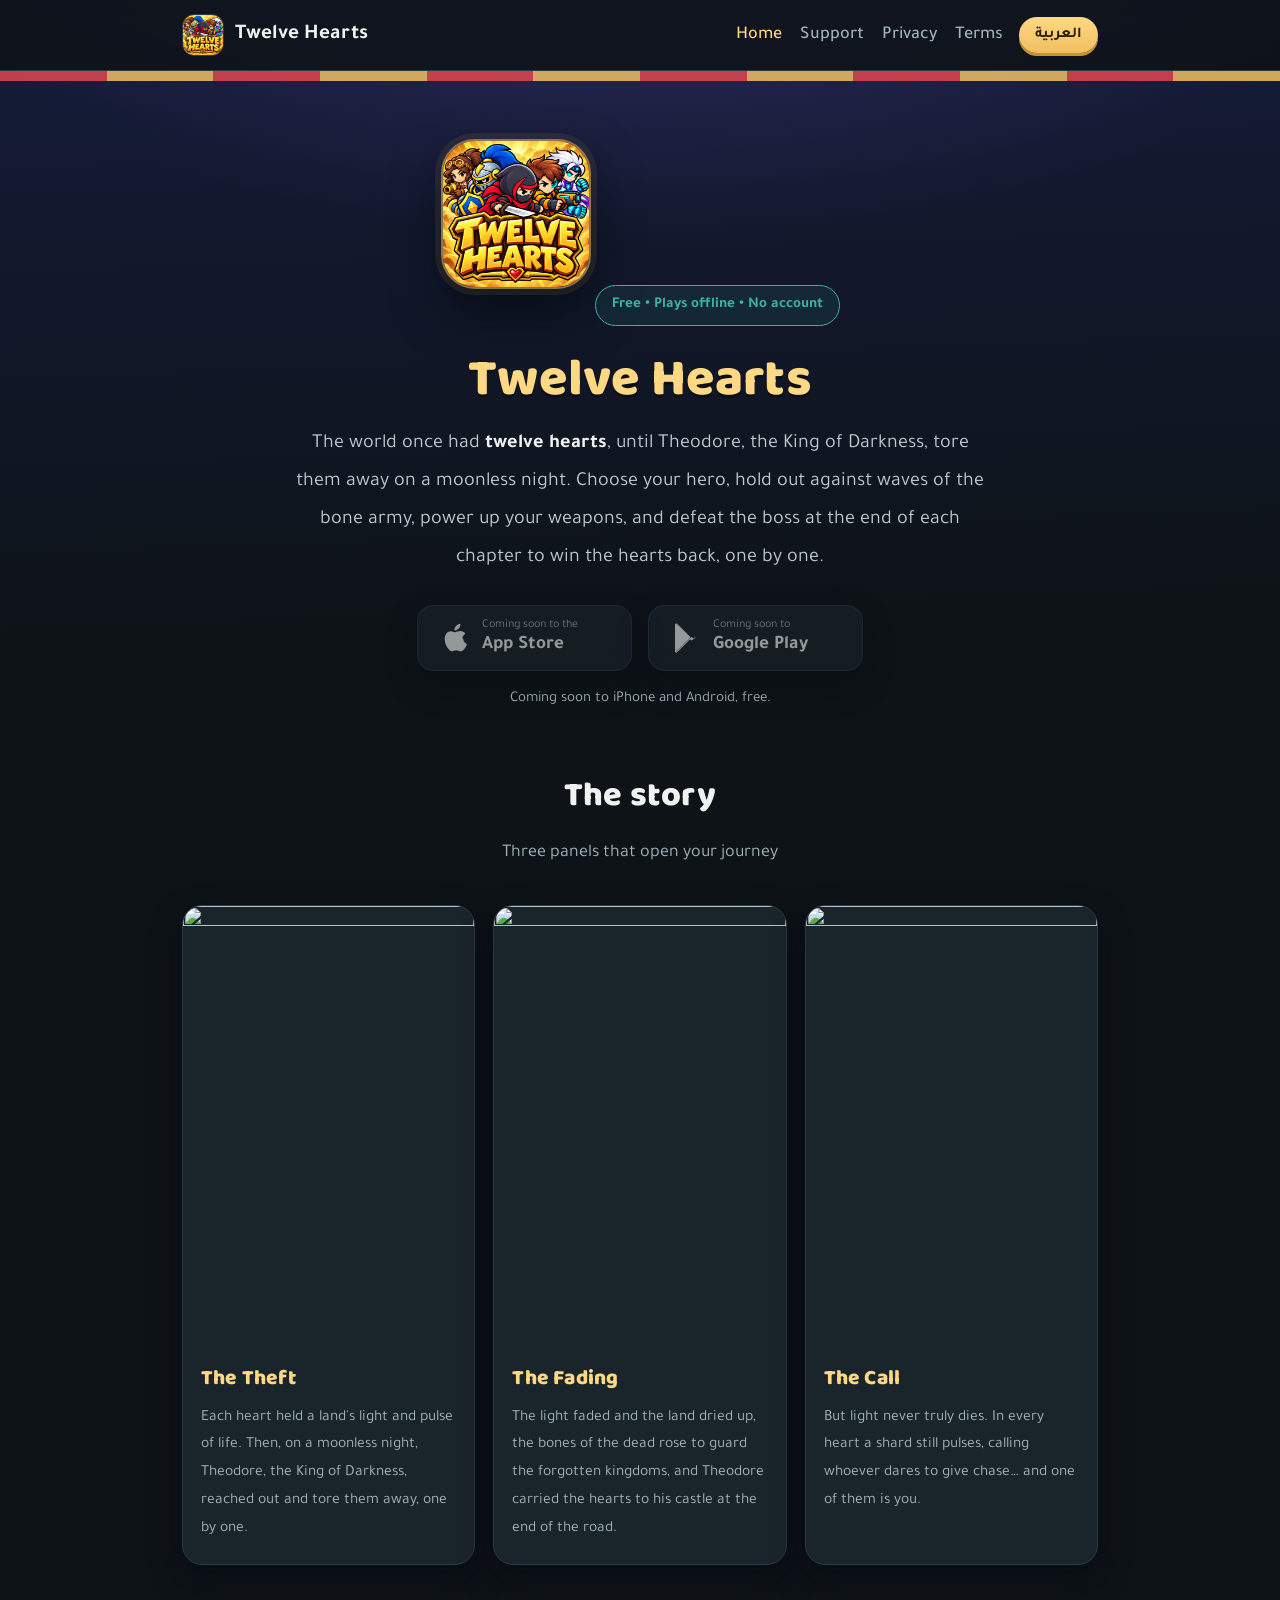
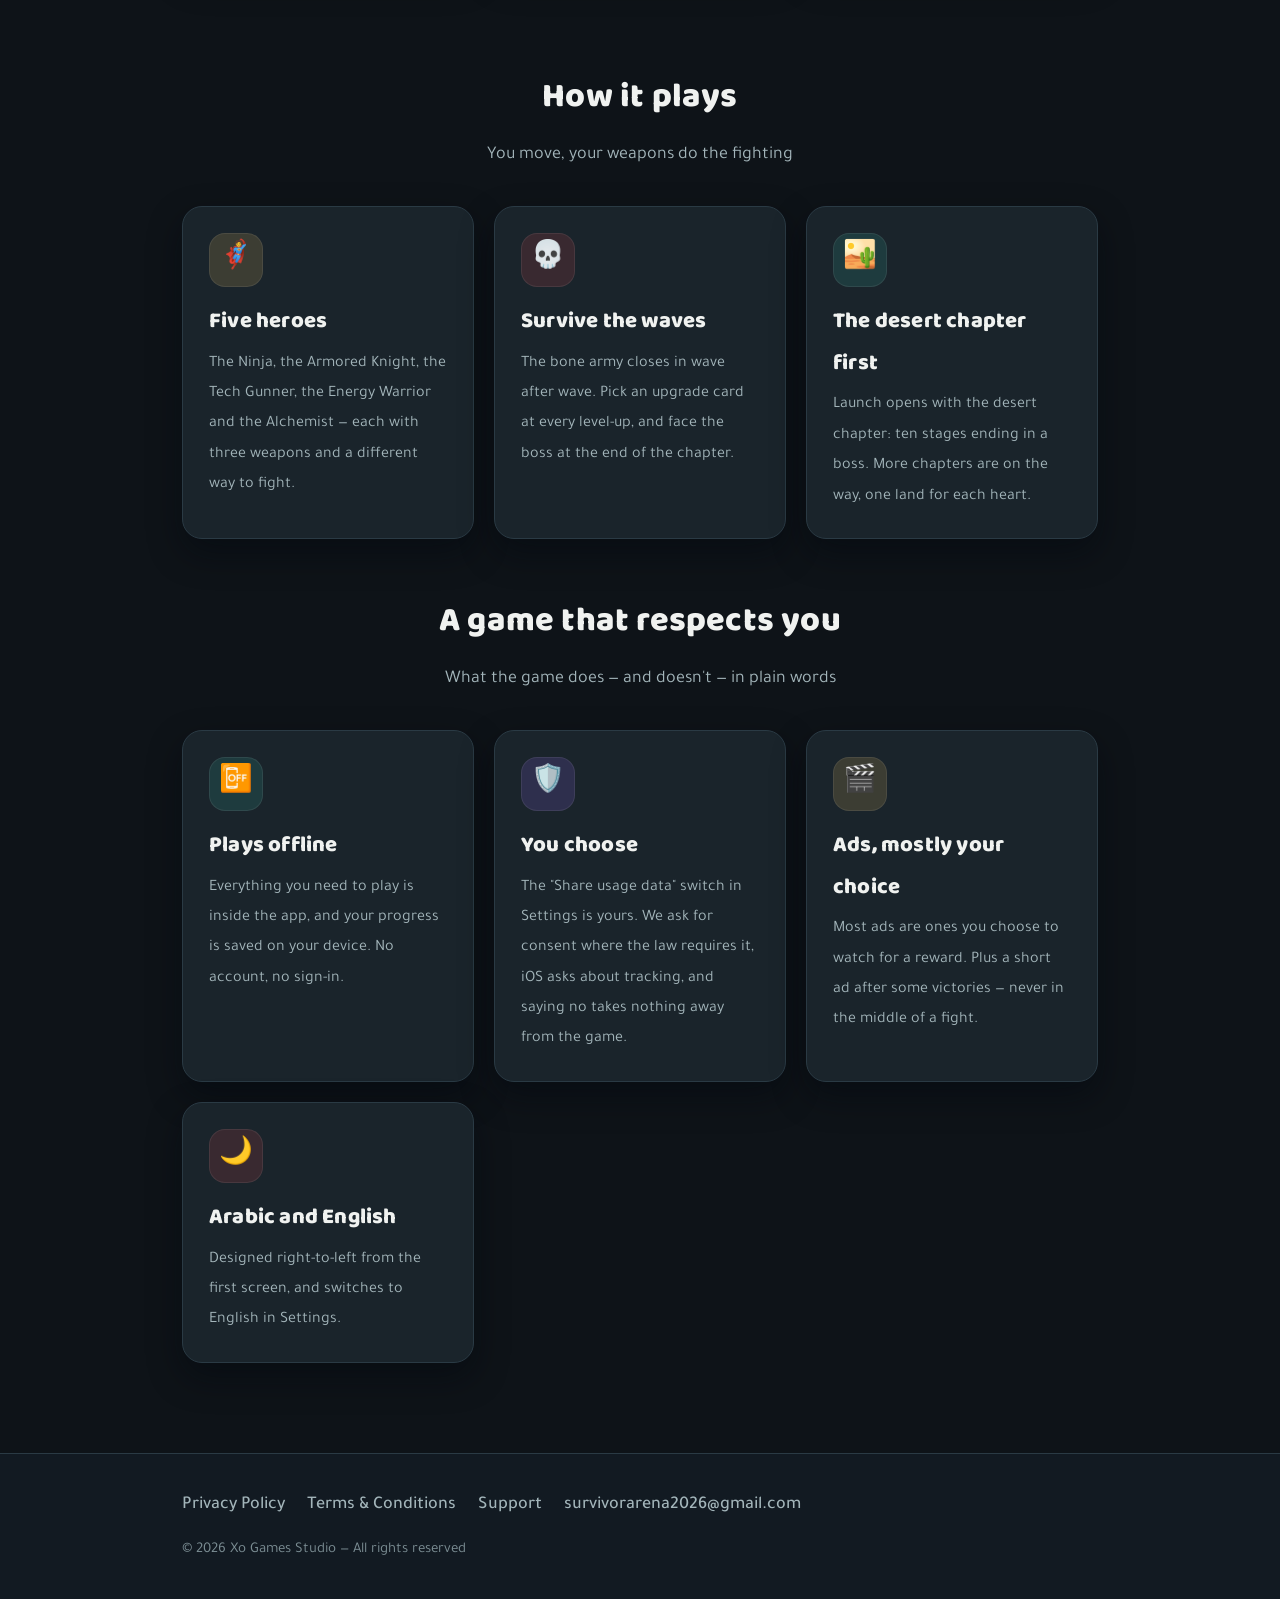
==== twelve-hearts/index.html @ 0013345e "Add the Twelve Hearts pages: home, support, privacy, terms" ====
<!DOCTYPE html>
<html lang="ar" dir="rtl" data-lang="ar">
<head>
<meta charset="UTF-8">
<meta name="viewport" content="width=device-width, initial-scale=1.0">
<title>Twelve Hearts — Xo Games Studio</title>
<meta name="description" content="Twelve Hearts: choose a hero and win back the twelve hearts Theodore, the King of Darkness, stole. A survival action game for iOS and Android in Arabic and English.">
<meta property="og:title" content="Twelve Hearts">
<meta property="og:description" content="Choose a hero and win back the twelve hearts the King of Darkness stole.">
<meta property="og:image" content="https://xogamesstudio.com/twelve-hearts/app-icon.png">
<link rel="icon" type="image/png" href="app-icon.png">
<link rel="preconnect" href="https://fonts.googleapis.com">
<link rel="preconnect" href="https://fonts.gstatic.com" crossorigin>
<link href="https://fonts.googleapis.com/css2?family=Baloo+2:wght@600;800&family=Lalezar&family=Tajawal:wght@400;500;700&display=swap" rel="stylesheet">
<link rel="stylesheet" href="style.css">
<script src="lang.js"></script>
</head>
<body>

<header class="site">
  <div class="container">
    <a class="brand" href="index.html"><img class="logo" src="app-icon.png" alt="">Twelve Hearts</a>
    <nav class="site">
      <a href="index.html" aria-current="page"><span class="ar">الرئيسية</span><span class="en">Home</span></a>
      <a href="support.html"><span class="ar">الدعم</span><span class="en">Support</span></a>
      <a href="privacy.html"><span class="ar">الخصوصية</span><span class="en">Privacy</span></a>
      <a href="terms.html"><span class="ar">الشروط</span><span class="en">Terms</span></a>
      <button class="langbtn" onclick="toggleLang()"><span class="ar">English</span><span class="en">العربية</span></button>
    </nav>
  </div>
</header>
<div class="ribbon"></div>

<main>
  <section class="hero container">
    <img class="appicon" src="app-icon.png" alt="Twelve Hearts">
    <span class="badge-pill"><span class="ar">مجانية • تُلعب بلا إنترنت • بلا حساب</span><span class="en">Free • Plays offline • No account</span></span>
    <h1>Twelve Hearts</h1>
    <p class="tag"><span class="ar">كان للعالم <strong>اثنا عشر قلباً</strong>، حتى انتزعها ثيودور ملك الظلام في ليلة بلا قمر. اختر بطلك، واصمد أمام موجات جيش العظام، وطوّر أسلحتك، واهزم الزعيم في آخر كل فصل لتستعيد القلوب واحداً تلو الآخر.</span><span class="en">The world once had <strong>twelve hearts</strong>, until Theodore, the King of Darkness, tore them away on a moonless night. Choose your hero, hold out against waves of the bone army, power up your weapons, and defeat the boss at the end of each chapter to win the hearts back, one by one.</span></p>
    <div class="stores">
      <span class="store-btn soon">
        <svg viewBox="0 0 384 512" aria-hidden="true"><path d="M318.7 268.7c-.2-37 16.6-64.9 50.5-85.4-19-27.2-47.6-42.2-85.3-45.1-35.8-2.8-74.9 20.9-89.2 20.9-15.1 0-49.7-19.9-76.9-19.9C71.2 139.8 16 184.1 16 273.5c0 26.4 4.8 53.7 14.5 81.8 12.9 36.9 59.4 127.5 107.9 126 25.4-.6 43.3-18 76.3-18 32.1 0 48.7 18 76.9 18 49-.7 91-83 103.2-120-65.5-30.9-62-90.6-62-90.6zM258.1 90.3c30-35.6 27.3-68 26.4-79.6-26.6 1.5-57.3 18.1-74.7 38.5-19.2 21.8-30.5 48.7-28.1 78.1 28.8 2.2 54.9-12.7 76.4-37z"/></svg>
        <span class="t"><small><span class="ar">قريباً على</span><span class="en">Coming soon to the</span></small><b>App Store</b></span>
      </span>
      <span class="store-btn soon">
        <svg viewBox="0 0 512 512" aria-hidden="true"><path d="M325.3 234.3 104.6 13.6c-7-7-17-9-26-5l245.7 245.7 1-19.7zm79.1 36.9-58.6-33.8-30 30 30 30 58.6-33.8c14.8-8.5 14.8-29.9 0-37.4zM73.6 8.6c-3.4 3.6-5.6 8.9-5.6 15.8v463.2c0 6.9 2.2 12.2 5.6 15.8l253.9-253.9L73.6 8.6zM78.6 503.4c9 4 19 2 26-5l220.7-220.7-1-19.7L78.6 503.4z"/></svg>
        <span class="t"><small><span class="ar">قريباً على</span><span class="en">Coming soon to</span></small><b>Google Play</b></span>
      </span>
    </div>
    <p class="soon-note"><span class="ar">تصل قريباً إلى iPhone وأندرويد، مجاناً.</span><span class="en">Coming soon to iPhone and Android, free.</span></p>
  </section>

  <section class="section" style="padding-top:10px"><div class="container">
    <h2><span class="ar">الحكاية</span><span class="en">The story</span></h2>
    <p class="sub"><span class="ar">ثلاث لوحات تفتتح بها رحلتك</span><span class="en">Three panels that open your journey</span></p>
    <div class="story">
      <figure><img src="art/story-1.jpg" alt="" loading="lazy" width="600" height="900">
        <figcaption><h3><span class="ar">السرقة</span><span class="en">The Theft</span></h3>
        <p><span class="ar">في كل قلب نور أرض ونبض حياة. وفي ليلة بلا قمر مدّ ثيودور، ملك الظلام، يده وانتزعها واحداً تلو الآخر.</span><span class="en">Each heart held a land's light and pulse of life. Then, on a moonless night, Theodore, the King of Darkness, reached out and tore them away, one by one.</span></p></figcaption></figure>
      <figure><img src="art/story-2.jpg" alt="" loading="lazy" width="600" height="900">
        <figcaption><h3><span class="ar">الأفول</span><span class="en">The Fading</span></h3>
        <p><span class="ar">خبا النور وجفّت الأرض، وقامت عظام الموتى تحرس الممالك المنسية، وحمل ثيودور القلوب إلى قلعته في آخر الطريق.</span><span class="en">The light faded and the land dried up, the bones of the dead rose to guard the forgotten kingdoms, and Theodore carried the hearts to his castle at the end of the road.</span></p></figcaption></figure>
      <figure><img src="art/story-3.jpg" alt="" loading="lazy" width="600" height="900">
        <figcaption><h3><span class="ar">النداء</span><span class="en">The Call</span></h3>
        <p><span class="ar">لكن النور لا يموت تماماً. في كل قلب بقيت شظية تنبض، تنادي من يجرؤ على المطاردة… وواحد منهم أنت.</span><span class="en">But light never truly dies. In every heart a shard still pulses, calling whoever dares to give chase… and one of them is you.</span></p></figcaption></figure>
    </div>
  </div></section>

  <section class="section"><div class="container">
    <h2><span class="ar">كيف تُلعب</span><span class="en">How it plays</span></h2>
    <p class="sub"><span class="ar">تحرّك، وأسلحتك تتولّى القتال</span><span class="en">You move, your weapons do the fighting</span></p>
    <div class="grid">
      <div class="feat">
        <div class="ic" style="background:rgba(240,191,97,.16)">🦸</div>
        <h3><span class="ar">خمسة أبطال</span><span class="en">Five heroes</span></h3>
        <p><span class="ar">النينجا، والفارس المدرّع، والمسلّح التقني، ومحارب الطاقة، والخيميائي — لكلّ منهم ثلاثة أسلحة وأسلوب قتال مختلف.</span><span class="en">The Ninja, the Armored Knight, the Tech Gunner, the Energy Warrior and the Alchemist — each with three weapons and a different way to fight.</span></p>
      </div>
      <div class="feat">
        <div class="ic" style="background:rgba(224,70,78,.16)">💀</div>
        <h3><span class="ar">اصمد أمام الموجات</span><span class="en">Survive the waves</span></h3>
        <p><span class="ar">جيش العظام يزحف عليك موجة بعد موجة. اختر بطاقة ترقية في كل مستوى، وواجه الزعيم في نهاية الفصل.</span><span class="en">The bone army closes in wave after wave. Pick an upgrade card at every level-up, and face the boss at the end of the chapter.</span></p>
      </div>
      <div class="feat">
        <div class="ic" style="background:rgba(59,179,163,.16)">🏜️</div>
        <h3><span class="ar">فصل الصحراء أولاً</span><span class="en">The desert chapter first</span></h3>
        <p><span class="ar">يبدأ الإطلاق بفصل الصحراء: عشر مراحل تنتهي بزعيم. وفصول أخرى في الطريق، لكلّ قلب أرضه.</span><span class="en">Launch opens with the desert chapter: ten stages ending in a boss. More chapters are on the way, one land for each heart.</span></p>
      </div>
    </div>
  </div></section>

  <section class="section" style="padding-top:0"><div class="container">
    <h2><span class="ar">لعبة تحترمك</span><span class="en">A game that respects you</span></h2>
    <p class="sub"><span class="ar">ما تفعله اللعبة وما لا تفعله، بوضوح</span><span class="en">What the game does — and doesn't — in plain words</span></p>
    <div class="grid">
      <div class="feat">
        <div class="ic" style="background:rgba(59,179,163,.16)">📴</div>
        <h3><span class="ar">تُلعب بلا إنترنت</span><span class="en">Plays offline</span></h3>
        <p><span class="ar">كل ما تحتاجه للّعب داخل التطبيق، وتقدّمك محفوظ على جهازك. لا حساب ولا تسجيل دخول.</span><span class="en">Everything you need to play is inside the app, and your progress is saved on your device. No account, no sign-in.</span></p>
      </div>
      <div class="feat">
        <div class="ic" style="background:rgba(155,107,255,.16)">🛡️</div>
        <h3><span class="ar">أنت تختار</span><span class="en">You choose</span></h3>
        <p><span class="ar">مفتاح «مشاركة بيانات الاستخدام» في الإعدادات بيدك. نسألك عن الموافقة حيث يفرضها القانون، ويسألك iOS عن التتبّع، والرفض لا يُنقص من اللعبة شيئاً.</span><span class="en">The "Share usage data" switch in Settings is yours. We ask for consent where the law requires it, iOS asks about tracking, and saying no takes nothing away from the game.</span></p>
      </div>
      <div class="feat">
        <div class="ic" style="background:rgba(240,191,97,.16)">🎬</div>
        <h3><span class="ar">إعلانات باختيارك غالباً</span><span class="en">Ads, mostly your choice</span></h3>
        <p><span class="ar">أغلب الإعلانات تشاهدها أنت مقابل مكافأة. وإعلان قصير بعد بعض الانتصارات، لا أثناء القتال أبداً.</span><span class="en">Most ads are ones you choose to watch for a reward. Plus a short ad after some victories — never in the middle of a fight.</span></p>
      </div>
      <div class="feat">
        <div class="ic" style="background:rgba(224,70,78,.16)">🌙</div>
        <h3><span class="ar">بالعربية والإنجليزية</span><span class="en">Arabic and English</span></h3>
        <p><span class="ar">صُمّمت من اليمين إلى اليسار من أوّل شاشة، وتتبدّل إلى الإنجليزية من الإعدادات.</span><span class="en">Designed right-to-left from the first screen, and switches to English in Settings.</span></p>
      </div>
    </div>
  </div></section>
</main>

<footer class="site">
  <div class="container">
    <nav>
      <a href="privacy.html"><span class="ar">سياسة الخصوصية</span><span class="en">Privacy Policy</span></a>
      <a href="terms.html"><span class="ar">الشروط والأحكام</span><span class="en">Terms &amp; Conditions</span></a>
      <a href="support.html"><span class="ar">الدعم</span><span class="en">Support</span></a>
      <a href="mailto:survivorarena2026@gmail.com" dir="ltr">survivorarena2026@gmail.com</a>
    </nav>
    <span class="cp">© 2026 Xo Games Studio — <span class="ar">جميع الحقوق محفوظة</span><span class="en">All rights reserved</span></span>
  </div>
</footer>

</body>
</html>
---- twelve-hearts/style.css ----
/* "Twelve Hearts / اثنا عشر قلباً" — the game's night sky over the floating island (bilingual AR/EN).
   Palette follows the game: V1 Bg/Card/Ink/Muted/Gold/Accent, the icon's gold lettering and the heart's red. */
:root{
  --bg-top:#141C3A;   --bg-bottom:#0E1318; --surface:#121A22;
  --card:#1A242B;     --card-2:#17212A;
  --ink:#F0F2F0;      --body:#DCE3E4;      --sub:#BCCACE;
  --muted:#A3B5BA;    --dim:#7C8E94;
  --gold:#F0BF61;     --gold-lite:#FFD884; --gold-deep:#C9922F; --on-gold:#2A1B05;
  --heart:#E0464E;    --heart-lite:#FF6B72;
  --teal:#3BB3A3;     --violet:#9B6BFF;
  --line:#2A3A44;
  --shadow:0 14px 34px rgba(3,6,14,.45);
  --radius:20px;
}
*{box-sizing:border-box;margin:0;padding:0}
html{scroll-behavior:smooth;background:var(--bg-bottom)}
body{
  font-family:'Tajawal','IBM Plex Sans Arabic',system-ui,'Segoe UI',Tahoma,sans-serif;
  background:radial-gradient(1100px 520px at 50% -120px,rgba(155,107,255,.22),transparent 70%),
             linear-gradient(178deg,var(--bg-top) 0%,var(--bg-bottom) 640px) no-repeat,var(--bg-bottom);
  color:var(--body);
  line-height:1.9; font-size:18px;
}
h1,h2,h3{font-family:'Lalezar','Baloo Bhaijaan 2','Tajawal',sans-serif;font-weight:400;color:var(--ink);letter-spacing:.2px}
html[data-lang="en"] h1,html[data-lang="en"] h2,html[data-lang="en"] h3{font-family:'Baloo 2','Tajawal',sans-serif;font-weight:800}
a{color:var(--gold-lite);text-decoration:none}
a:hover{text-decoration:underline}
a:focus-visible,button:focus-visible,input:focus-visible,textarea:focus-visible,select:focus-visible{outline:2px solid var(--gold-lite);outline-offset:2px}
strong{color:var(--ink)}
.container{max-width:960px;margin:0 auto;padding:0 22px}

/* ── Header ── */
header.site{background:rgba(14,19,24,.88);position:sticky;top:0;z-index:10;border-bottom:1px solid var(--line);backdrop-filter:blur(8px)}
header.site .container{display:flex;align-items:center;justify-content:space-between;height:70px;gap:10px}
.brand{display:flex;align-items:center;gap:11px;font-size:21px;color:var(--ink);font-weight:700}
.brand:hover{text-decoration:none}
.brand img.logo{width:42px;height:42px;flex:0 0 auto;border-radius:12px;border:1px solid var(--line)}
nav.site{display:flex;align-items:center;flex-wrap:wrap}
nav.site a{color:var(--muted);margin-inline-start:18px;font-weight:500}
nav.site a:hover,nav.site a[aria-current="page"]{color:var(--gold-lite);text-decoration:none}
.langbtn{background:linear-gradient(180deg,var(--gold-lite),var(--gold));color:var(--on-gold);border:0;border-radius:999px;
  padding:7px 16px;font-family:inherit;font-weight:700;font-size:15px;cursor:pointer;margin-inline-start:16px;line-height:1.5;
  box-shadow:0 3px 0 var(--gold-deep);transition:transform .12s,box-shadow .12s}
.langbtn:hover{transform:translateY(1px);box-shadow:0 2px 0 var(--gold-deep)}

/* ── Twelve-heart ribbon under the header ── */
.ribbon{height:10px;background:
  repeating-linear-gradient(90deg,var(--heart) 0 8.333%,var(--gold) 8.333% 16.666%);opacity:.85}

/* ── Hero ── */
.hero{text-align:center;padding:58px 0 40px}
.hero .appicon{width:150px;height:150px;margin-bottom:18px;border-radius:34px;border:2px solid rgba(240,191,97,.55);
  box-shadow:0 0 0 6px rgba(240,191,97,.08),0 22px 48px rgba(3,6,14,.6)}
.hero h1{font-size:52px;line-height:1.3;margin-bottom:12px;color:var(--gold-lite);text-shadow:0 3px 0 rgba(0,0,0,.35)}
.hero .tag{font-size:20px;color:var(--sub);max-width:700px;margin:0 auto 28px}
.badge-pill{display:inline-block;background:rgba(59,179,163,.10);border:1px solid var(--teal);color:var(--teal);
  border-radius:999px;padding:5px 16px;font-weight:600;font-size:15px;margin-bottom:20px}

/* ── Store buttons (soon = not yet published) ── */
.stores{display:flex;gap:16px;justify-content:center;flex-wrap:wrap;margin-top:8px}
.store-btn{display:inline-flex;align-items:center;gap:12px;background:var(--card);color:var(--ink);border:1px solid var(--line);
  border-radius:16px;padding:12px 22px;min-width:215px;transition:transform .15s,border-color .15s;box-shadow:var(--shadow)}
.store-btn:hover{transform:translateY(-3px);text-decoration:none;color:var(--ink);border-color:var(--gold)}
.store-btn svg{width:30px;height:30px;flex:0 0 auto;fill:var(--ink)}
.store-btn .t{display:flex;flex-direction:column;text-align:start;line-height:1.3}
.store-btn .t small{font-size:12px;color:var(--muted);font-weight:400}
.store-btn .t b{font-size:19px;font-weight:700}
.store-btn.soon{opacity:.6;cursor:default}
.store-btn.soon:hover{transform:none;border-color:var(--line)}
.soon-note{color:var(--muted);font-size:15px;margin-top:14px}

/* ── Story panels ── */
.story{display:grid;grid-template-columns:repeat(3,minmax(0,1fr));gap:18px}
.story figure{margin:0;background:var(--card);border:1px solid var(--line);border-radius:var(--radius);overflow:hidden;box-shadow:var(--shadow)}
.story img{display:block;width:100%;height:auto;aspect-ratio:2/3;object-fit:cover}
.story figcaption{padding:16px 18px 20px}
.story figcaption h3{font-size:21px;color:var(--gold-lite);margin-bottom:6px}
.story figcaption p{color:var(--muted);font-size:15.5px;line-height:1.8}

/* ── Feature grid ── */
.section{padding:50px 0}
.section h2{font-size:34px;text-align:center;margin-bottom:8px}
.section .sub{text-align:center;color:var(--muted);margin-bottom:34px}
.grid{display:grid;grid-template-columns:repeat(auto-fit,minmax(250px,1fr));gap:20px}
.feat{background:var(--card);border:1px solid var(--line);border-radius:var(--radius);padding:26px;box-shadow:var(--shadow)}
.feat .ic{width:54px;height:54px;border-radius:16px;display:flex;align-items:center;justify-content:center;font-size:27px;
  margin-bottom:14px;border:1px solid rgba(240,242,240,.08)}
.feat h3{font-size:22px;margin-bottom:6px}
.feat p{color:var(--muted);font-size:16px}

/* ── Document pages (privacy / terms / support) ── */
.doc{background:var(--card);border:1px solid var(--line);border-radius:var(--radius);box-shadow:var(--shadow);padding:40px 38px;margin:34px 0}
.doc h1{font-size:38px;margin-bottom:6px;color:var(--gold-lite)}
.doc .updated{color:var(--muted);font-size:15px;margin-bottom:26px}
.doc h2{font-size:25px;color:var(--gold);margin:30px 0 10px}
.doc h2:nth-of-type(3n+2){color:var(--teal)}
.doc h2:nth-of-type(3n){color:var(--heart-lite)}
.doc h3{font-size:20px;color:var(--ink);margin:22px 0 8px}
.doc p,.doc li{color:var(--sub);margin-bottom:12px}
.doc ul,.doc ol{padding-inline-start:26px;margin-bottom:12px}
.doc li::marker{color:var(--gold)}
.doc .note{background:rgba(59,179,163,.08);border-inline-start:4px solid var(--teal);border-radius:12px;padding:14px 18px;margin:18px 0}
.doc .note p,.doc .note li{color:var(--body)}
.doc a{font-weight:600}
.doc table{width:100%;border-collapse:collapse;margin:8px 0 18px;font-size:15.5px}
.doc th,.doc td{border:1px solid var(--line);padding:10px 12px;text-align:start;vertical-align:top;color:var(--sub)}
.doc th{background:var(--card-2);color:var(--ink);font-weight:700}
.tablewrap{overflow-x:auto}

/* ── FAQ ── */
.faq{background:var(--card-2);border:1px solid var(--line);border-radius:16px;box-shadow:var(--shadow);padding:20px 24px;margin-bottom:14px}
.faq h3{font-size:20px;color:var(--gold-lite);margin-bottom:6px}
.faq p{color:var(--muted);font-size:16px;margin:0}

/* ── Contact card + form ── */
.contact{background:linear-gradient(135deg,rgba(240,191,97,.14),rgba(224,70,78,.08) 70%);border:1px solid var(--gold);
  color:var(--ink);border-radius:var(--radius);padding:30px;text-align:center;margin:24px 0}
.contact h2{color:var(--ink);margin-bottom:8px}
.contact p{color:var(--body);margin-bottom:6px}
.contact a{color:var(--gold-lite);font-weight:700;text-decoration:underline}
.formcard{background:var(--card);border:1px solid var(--line);border-radius:var(--radius);box-shadow:var(--shadow);padding:32px 34px;margin:24px 0}
.formcard h2{font-size:27px;margin-bottom:6px}
.formcard .sub{color:var(--muted);margin-bottom:22px;font-size:16px}
.formrow{display:grid;grid-template-columns:1fr 1fr;gap:16px}
.field{margin-bottom:16px}
.field label{display:block;font-weight:600;font-size:15px;margin-bottom:6px;color:var(--ink)}
.field input,.field select,.field textarea{width:100%;background:var(--surface);border:1px solid var(--line);border-radius:12px;
  padding:12px 14px;font-family:inherit;font-size:16px;color:var(--ink);transition:border-color .15s,box-shadow .15s}
.field input:focus,.field select:focus,.field textarea:focus{outline:none;border-color:var(--gold);box-shadow:0 0 0 3px rgba(240,191,97,.2)}
.field textarea{min-height:140px;resize:vertical}
.btn{display:inline-block;background:linear-gradient(180deg,var(--gold-lite),var(--gold));color:var(--on-gold);border:0;border-radius:999px;
  padding:13px 34px;font-family:inherit;font-weight:700;font-size:17px;cursor:pointer;box-shadow:0 4px 0 var(--gold-deep);transition:transform .12s,box-shadow .12s}
.btn:hover{transform:translateY(2px);box-shadow:0 2px 0 var(--gold-deep)}
.form-hint{color:var(--muted);font-size:14px;margin-top:12px}

/* ── Footer ── */
footer.site{background:var(--surface);border-top:1px solid var(--line);padding:34px 0;margin-top:40px}
footer.site .container{display:flex;flex-wrap:wrap;gap:14px;justify-content:space-between;align-items:center}
footer.site nav a{color:var(--muted);margin-inline-end:18px;font-weight:500}
footer.site nav a:hover{color:var(--gold-lite)}
footer.site .cp{color:var(--dim);font-size:15px}

@media(max-width:700px){
  .story{grid-template-columns:1fr;max-width:420px;margin:0 auto}
}
@media(max-width:600px){
  .hero h1{font-size:38px}.hero .tag{font-size:18px}
  nav.site a{margin-inline-start:12px;font-size:15px}
  .doc,.formcard{padding:28px 20px}
  .formrow{grid-template-columns:1fr}
  header.site .container{height:auto;padding-top:10px;padding-bottom:10px;flex-wrap:wrap}
}
@media(prefers-reduced-motion:reduce){*{transition:none!important;scroll-behavior:auto!important}}

/* ── Language toggle (Arabic / English) ── */
html[data-lang="ar"] .en{display:none !important}
html[data-lang="en"] .ar{display:none !important}
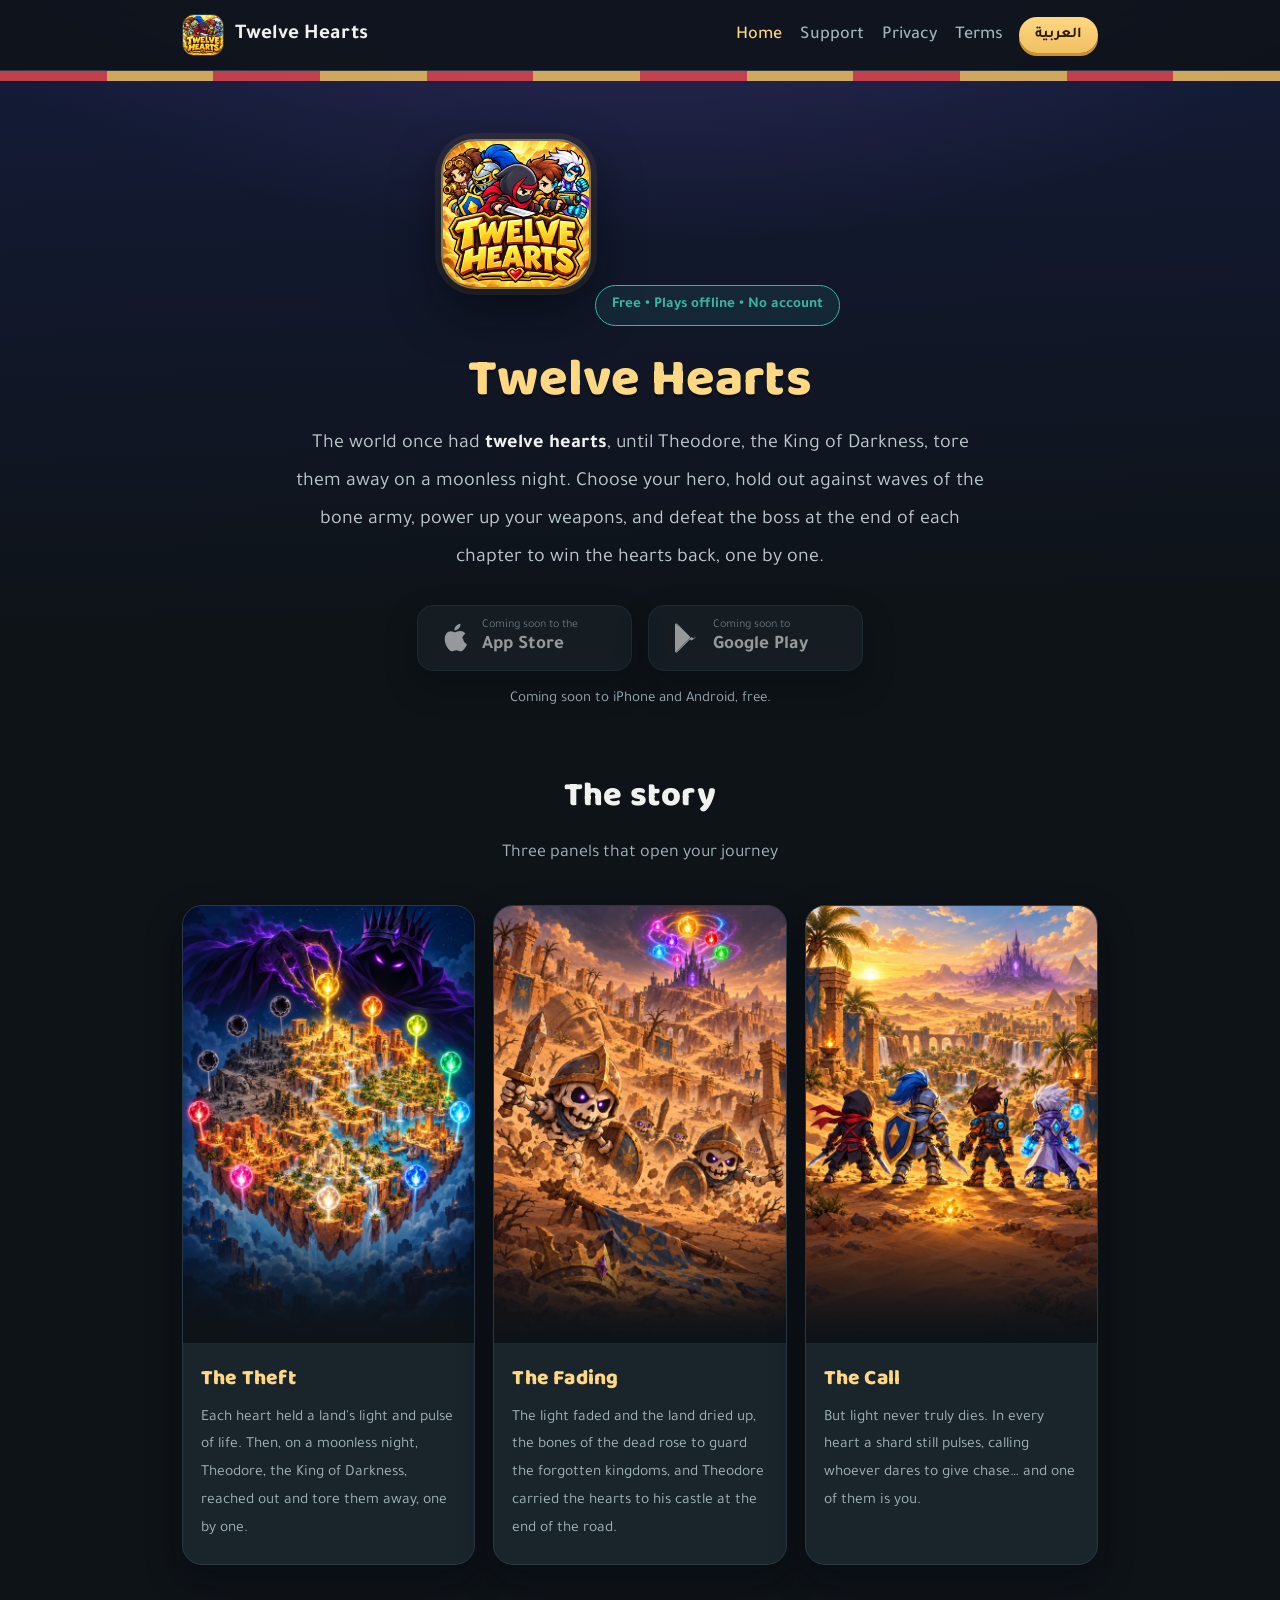
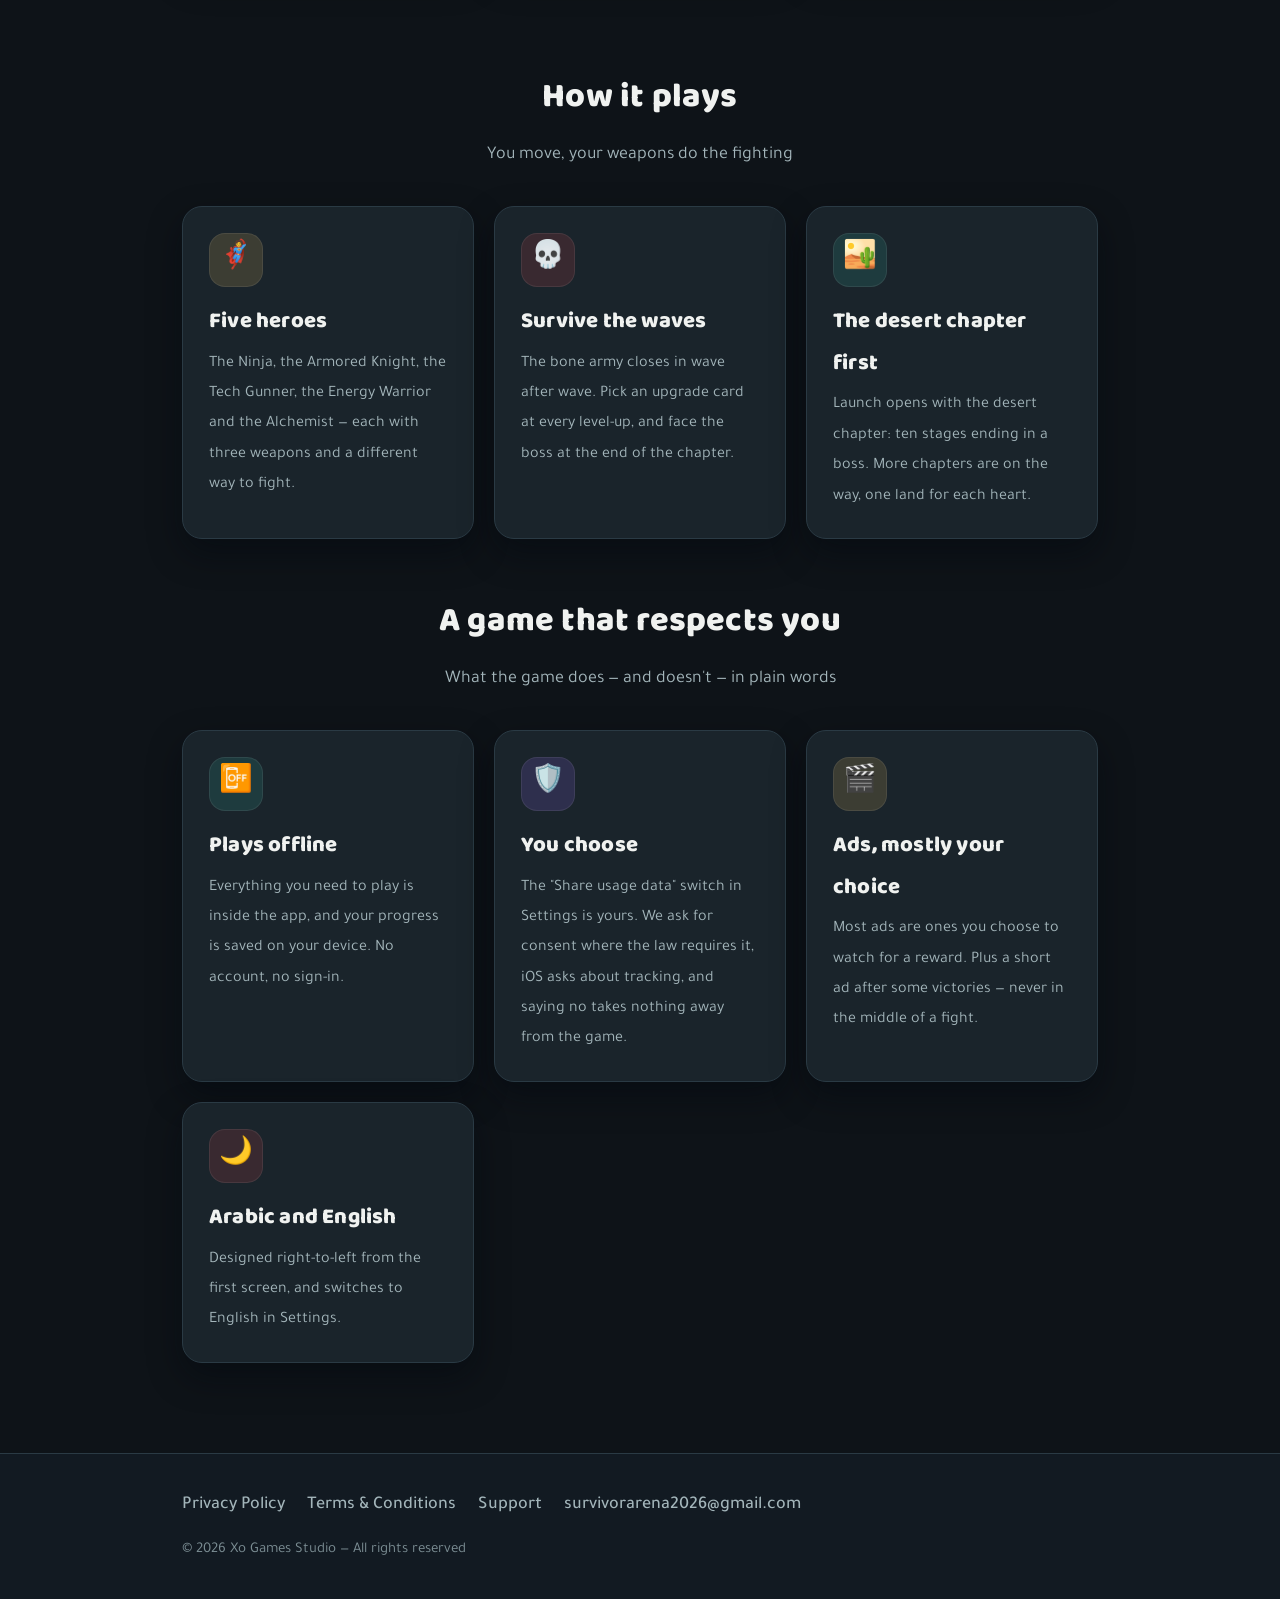
==== commit 872559fa: "Add files via upload" ====
--- a/twelve-hearts/index.html
+++ b/twelve-hearts/index.html
@@ -7,7 +7,7 @@
 <meta name="description" content="Twelve Hearts: choose a hero and win back the twelve hearts Theodore, the King of Darkness, stole. A survival action game for iOS and Android in Arabic and English.">
 <meta property="og:title" content="Twelve Hearts">
 <meta property="og:description" content="Choose a hero and win back the twelve hearts the King of Darkness stole.">
-<meta property="og:image" content="https://xogamesstudio.com/twelve-hearts/app-icon.png">
+<meta property="og:image" content="https://survivorarena2026-maker.github.io/twelve-hearts/app-icon.png">
 <link rel="icon" type="image/png" href="app-icon.png">
 <link rel="preconnect" href="https://fonts.googleapis.com">
 <link rel="preconnect" href="https://fonts.gstatic.com" crossorigin>
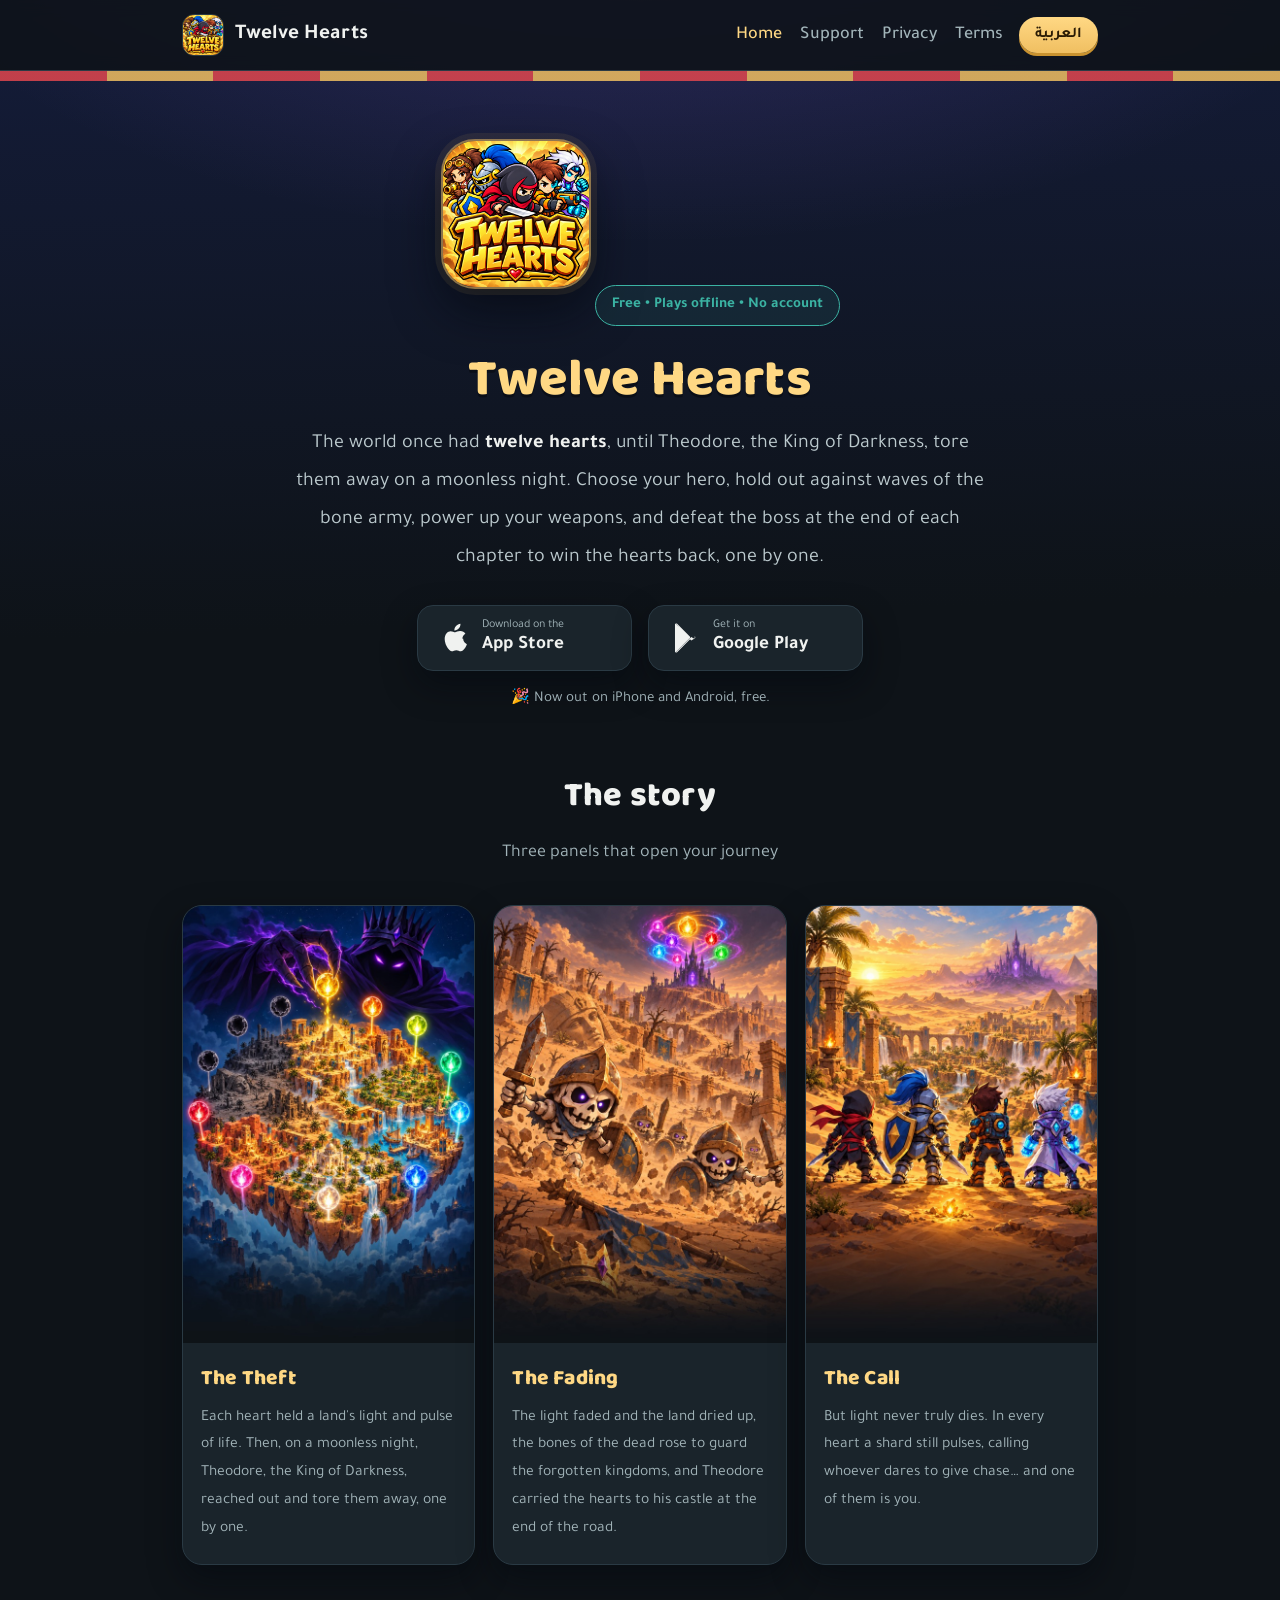
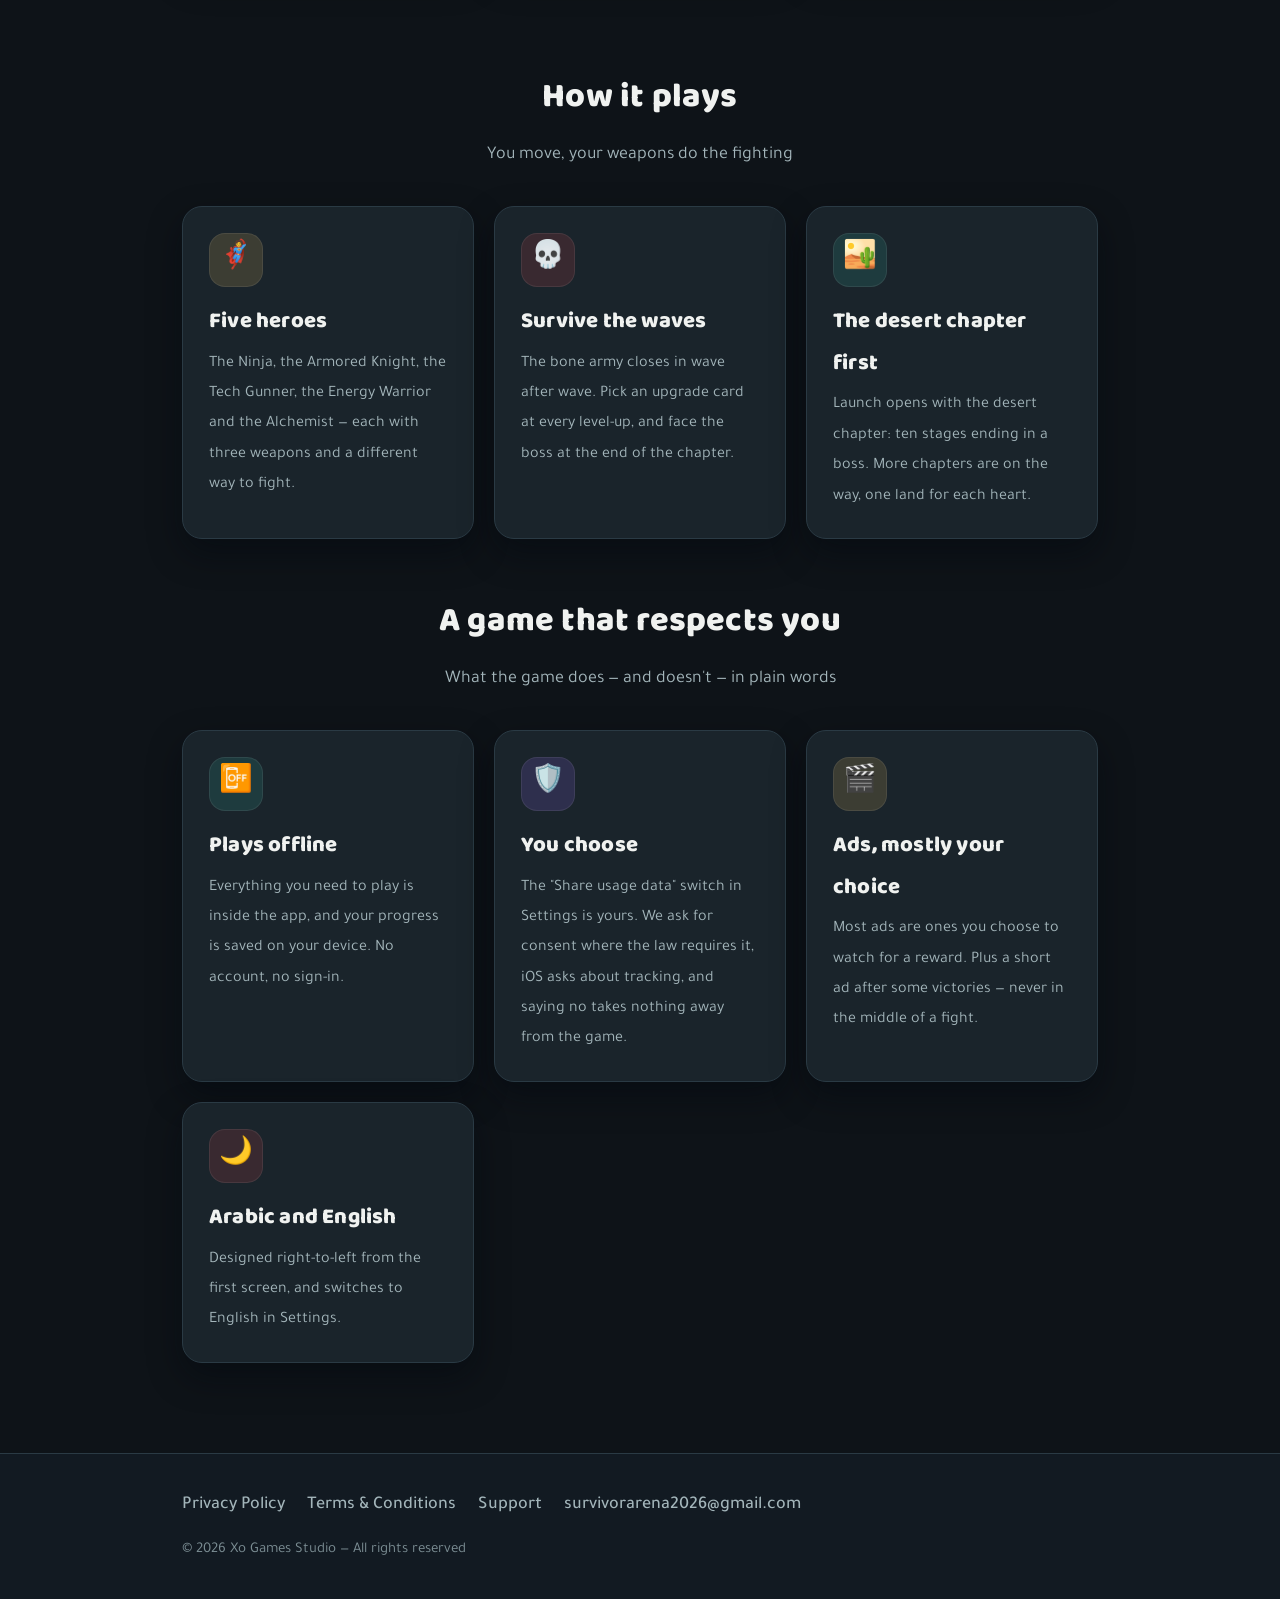
==== commit 281ec805: "Twelve Hearts: live on App Store and Google Play" ====
--- a/twelve-hearts/index.html
+++ b/twelve-hearts/index.html
@@ -7,7 +7,7 @@
 <meta name="description" content="Twelve Hearts: choose a hero and win back the twelve hearts Theodore, the King of Darkness, stole. A survival action game for iOS and Android in Arabic and English.">
 <meta property="og:title" content="Twelve Hearts">
 <meta property="og:description" content="Choose a hero and win back the twelve hearts the King of Darkness stole.">
-<meta property="og:image" content="https://survivorarena2026-maker.github.io/twelve-hearts/app-icon.png">
+<meta property="og:image" content="https://xogamesstudio.com/twelve-hearts/app-icon.png">
 <link rel="icon" type="image/png" href="app-icon.png">
 <link rel="preconnect" href="https://fonts.googleapis.com">
 <link rel="preconnect" href="https://fonts.gstatic.com" crossorigin>
@@ -38,16 +38,16 @@
     <h1>Twelve Hearts</h1>
     <p class="tag"><span class="ar">كان للعالم <strong>اثنا عشر قلباً</strong>، حتى انتزعها ثيودور ملك الظلام في ليلة بلا قمر. اختر بطلك، واصمد أمام موجات جيش العظام، وطوّر أسلحتك، واهزم الزعيم في آخر كل فصل لتستعيد القلوب واحداً تلو الآخر.</span><span class="en">The world once had <strong>twelve hearts</strong>, until Theodore, the King of Darkness, tore them away on a moonless night. Choose your hero, hold out against waves of the bone army, power up your weapons, and defeat the boss at the end of each chapter to win the hearts back, one by one.</span></p>
     <div class="stores">
-      <span class="store-btn soon">
+      <a class="store-btn" href="https://apps.apple.com/app/id6836787292" target="_blank" rel="noopener">
         <svg viewBox="0 0 384 512" aria-hidden="true"><path d="M318.7 268.7c-.2-37 16.6-64.9 50.5-85.4-19-27.2-47.6-42.2-85.3-45.1-35.8-2.8-74.9 20.9-89.2 20.9-15.1 0-49.7-19.9-76.9-19.9C71.2 139.8 16 184.1 16 273.5c0 26.4 4.8 53.7 14.5 81.8 12.9 36.9 59.4 127.5 107.9 126 25.4-.6 43.3-18 76.3-18 32.1 0 48.7 18 76.9 18 49-.7 91-83 103.2-120-65.5-30.9-62-90.6-62-90.6zM258.1 90.3c30-35.6 27.3-68 26.4-79.6-26.6 1.5-57.3 18.1-74.7 38.5-19.2 21.8-30.5 48.7-28.1 78.1 28.8 2.2 54.9-12.7 76.4-37z"/></svg>
-        <span class="t"><small><span class="ar">قريباً على</span><span class="en">Coming soon to the</span></small><b>App Store</b></span>
-      </span>
-      <span class="store-btn soon">
+        <span class="t"><small><span class="ar">حمّلها من</span><span class="en">Download on the</span></small><b>App Store</b></span>
+      </a>
+      <a class="store-btn" href="https://play.google.com/store/apps/details?id=com.Xogamesstudio.Twelvehearts" target="_blank" rel="noopener">
         <svg viewBox="0 0 512 512" aria-hidden="true"><path d="M325.3 234.3 104.6 13.6c-7-7-17-9-26-5l245.7 245.7 1-19.7zm79.1 36.9-58.6-33.8-30 30 30 30 58.6-33.8c14.8-8.5 14.8-29.9 0-37.4zM73.6 8.6c-3.4 3.6-5.6 8.9-5.6 15.8v463.2c0 6.9 2.2 12.2 5.6 15.8l253.9-253.9L73.6 8.6zM78.6 503.4c9 4 19 2 26-5l220.7-220.7-1-19.7L78.6 503.4z"/></svg>
-        <span class="t"><small><span class="ar">قريباً على</span><span class="en">Coming soon to</span></small><b>Google Play</b></span>
-      </span>
+        <span class="t"><small><span class="ar">احصل عليها من</span><span class="en">Get it on</span></small><b>Google Play</b></span>
+      </a>
     </div>
-    <p class="soon-note"><span class="ar">تصل قريباً إلى iPhone وأندرويد، مجاناً.</span><span class="en">Coming soon to iPhone and Android, free.</span></p>
+    <p class="soon-note"><span class="ar">🎉 نُشرت اللعبة الآن على iPhone وأندرويد، مجاناً.</span><span class="en">🎉 Now out on iPhone and Android, free.</span></p>
   </section>
 
   <section class="section" style="padding-top:10px"><div class="container">
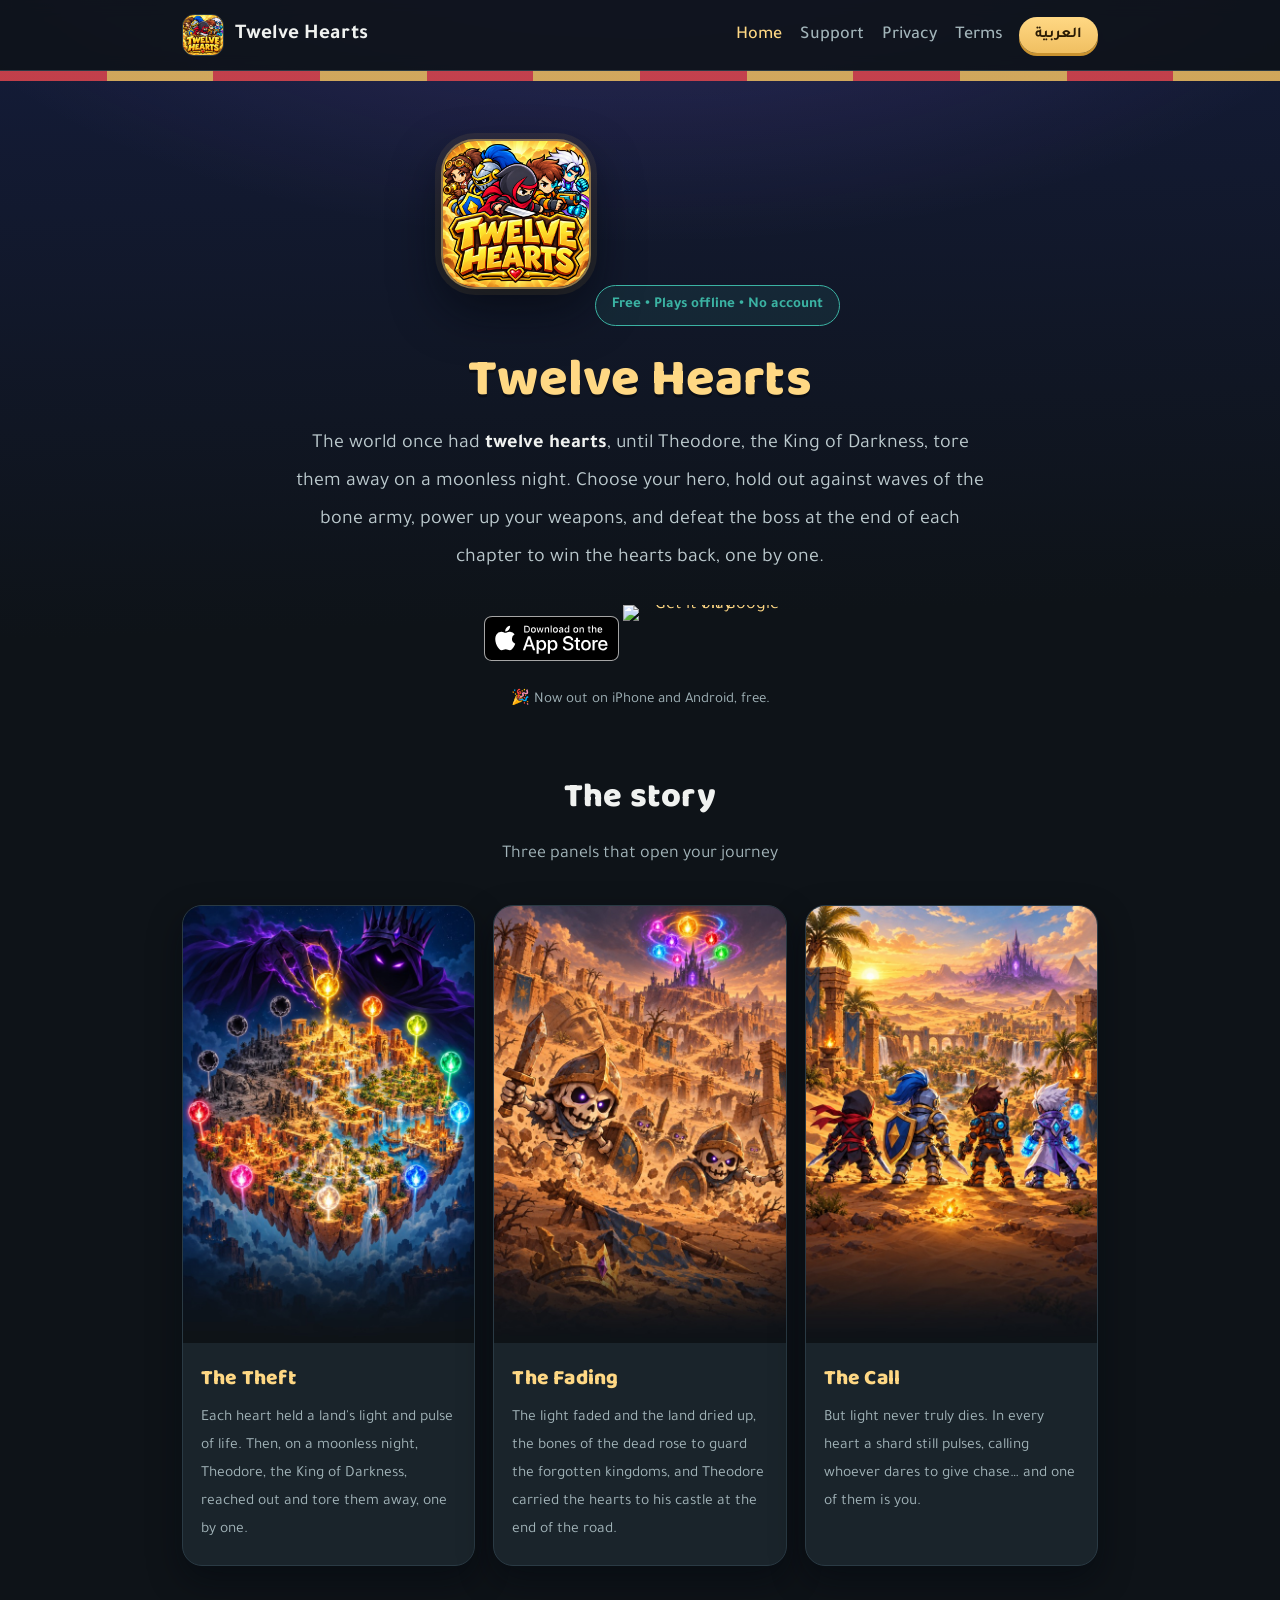
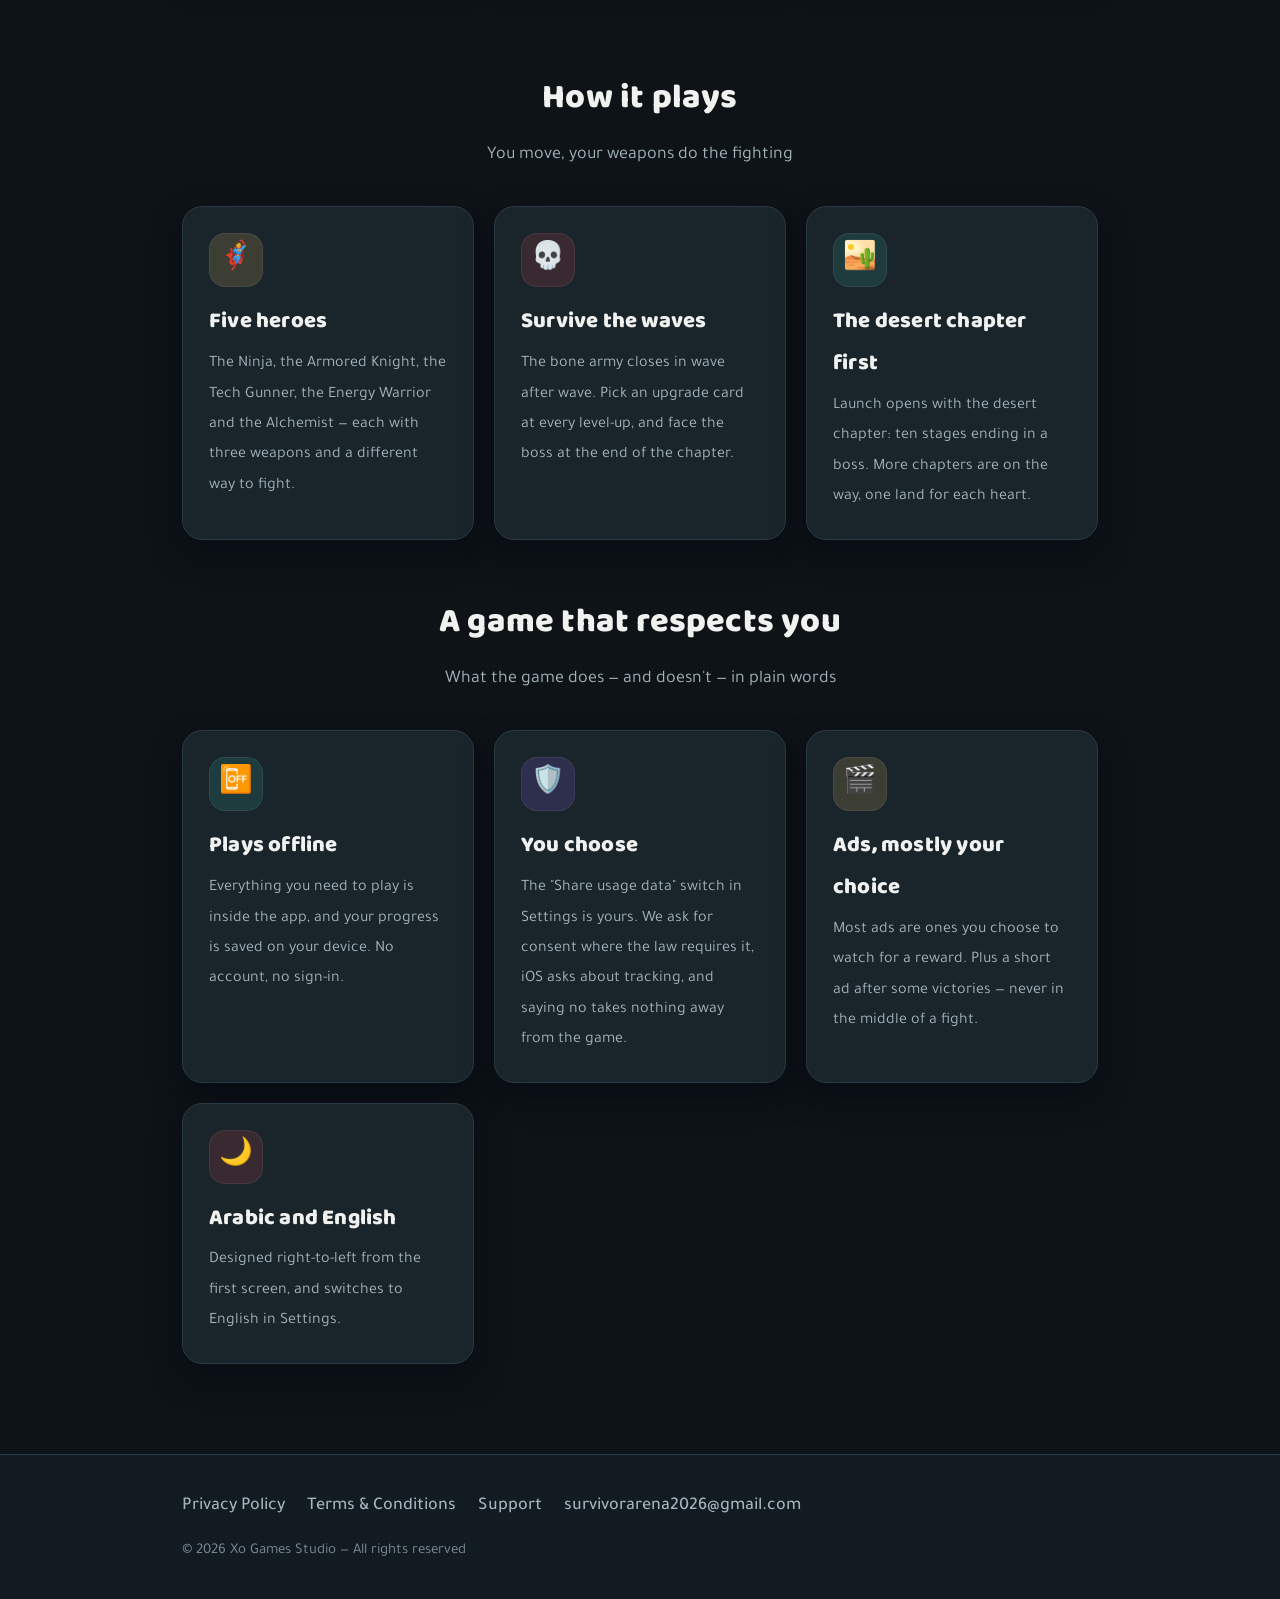
==== commit 4f144e60: "Twelve Hearts page: official store badges" ====
--- a/twelve-hearts/index.html
+++ b/twelve-hearts/index.html
@@ -38,13 +38,13 @@
     <h1>Twelve Hearts</h1>
     <p class="tag"><span class="ar">كان للعالم <strong>اثنا عشر قلباً</strong>، حتى انتزعها ثيودور ملك الظلام في ليلة بلا قمر. اختر بطلك، واصمد أمام موجات جيش العظام، وطوّر أسلحتك، واهزم الزعيم في آخر كل فصل لتستعيد القلوب واحداً تلو الآخر.</span><span class="en">The world once had <strong>twelve hearts</strong>, until Theodore, the King of Darkness, tore them away on a moonless night. Choose your hero, hold out against waves of the bone army, power up your weapons, and defeat the boss at the end of each chapter to win the hearts back, one by one.</span></p>
     <div class="stores">
-      <a class="store-btn" href="https://apps.apple.com/app/id6836787292" target="_blank" rel="noopener">
-        <svg viewBox="0 0 384 512" aria-hidden="true"><path d="M318.7 268.7c-.2-37 16.6-64.9 50.5-85.4-19-27.2-47.6-42.2-85.3-45.1-35.8-2.8-74.9 20.9-89.2 20.9-15.1 0-49.7-19.9-76.9-19.9C71.2 139.8 16 184.1 16 273.5c0 26.4 4.8 53.7 14.5 81.8 12.9 36.9 59.4 127.5 107.9 126 25.4-.6 43.3-18 76.3-18 32.1 0 48.7 18 76.9 18 49-.7 91-83 103.2-120-65.5-30.9-62-90.6-62-90.6zM258.1 90.3c30-35.6 27.3-68 26.4-79.6-26.6 1.5-57.3 18.1-74.7 38.5-19.2 21.8-30.5 48.7-28.1 78.1 28.8 2.2 54.9-12.7 76.4-37z"/></svg>
-        <span class="t"><small><span class="ar">حمّلها من</span><span class="en">Download on the</span></small><b>App Store</b></span>
+      <a class="badge-link" href="https://apps.apple.com/app/id6836787292" target="_blank" rel="noopener">
+        <img class="store-badge ar" src="../store-badges/app-store-ar.svg" width="135" height="45" alt="حمّل التطبيق من App Store">
+        <img class="store-badge en" src="../store-badges/app-store-en.svg" width="135" height="45" alt="Download on the App Store">
       </a>
-      <a class="store-btn" href="https://play.google.com/store/apps/details?id=com.Xogamesstudio.Twelvehearts" target="_blank" rel="noopener">
-        <svg viewBox="0 0 512 512" aria-hidden="true"><path d="M325.3 234.3 104.6 13.6c-7-7-17-9-26-5l245.7 245.7 1-19.7zm79.1 36.9-58.6-33.8-30 30 30 30 58.6-33.8c14.8-8.5 14.8-29.9 0-37.4zM73.6 8.6c-3.4 3.6-5.6 8.9-5.6 15.8v463.2c0 6.9 2.2 12.2 5.6 15.8l253.9-253.9L73.6 8.6zM78.6 503.4c9 4 19 2 26-5l220.7-220.7-1-19.7L78.6 503.4z"/></svg>
-        <span class="t"><small><span class="ar">احصل عليها من</span><span class="en">Get it on</span></small><b>Google Play</b></span>
+      <a class="badge-link" href="https://play.google.com/store/apps/details?id=com.Xogamesstudio.Twelvehearts" target="_blank" rel="noopener">
+        <img class="store-badge ar" src="../store-badges/google-play-ar.png" width="173" height="67" alt="حمّل التطبيق من Google Play">
+        <img class="store-badge en" src="../store-badges/google-play-en.png" width="173" height="67" alt="Get it on Google Play">
       </a>
     </div>
     <p class="soon-note"><span class="ar">🎉 نُشرت اللعبة الآن على iPhone وأندرويد، مجاناً.</span><span class="en">🎉 Now out on iPhone and Android, free.</span></p>
--- a/twelve-hearts/style.css
+++ b/twelve-hearts/style.css
@@ -155,3 +155,9 @@
 /* ── Language toggle (Arabic / English) ── */
 html[data-lang="ar"] .en{display:none !important}
 html[data-lang="en"] .ar{display:none !important}
+
+/* ── Official store badges (same set as the other games' pages) ── */
+.stores{align-items:center;column-gap:4px}
+.badge-link{display:inline-block;line-height:0;transition:transform .2s}
+.badge-link:hover{transform:translateY(-2px)}
+.store-badge{display:block;width:auto}
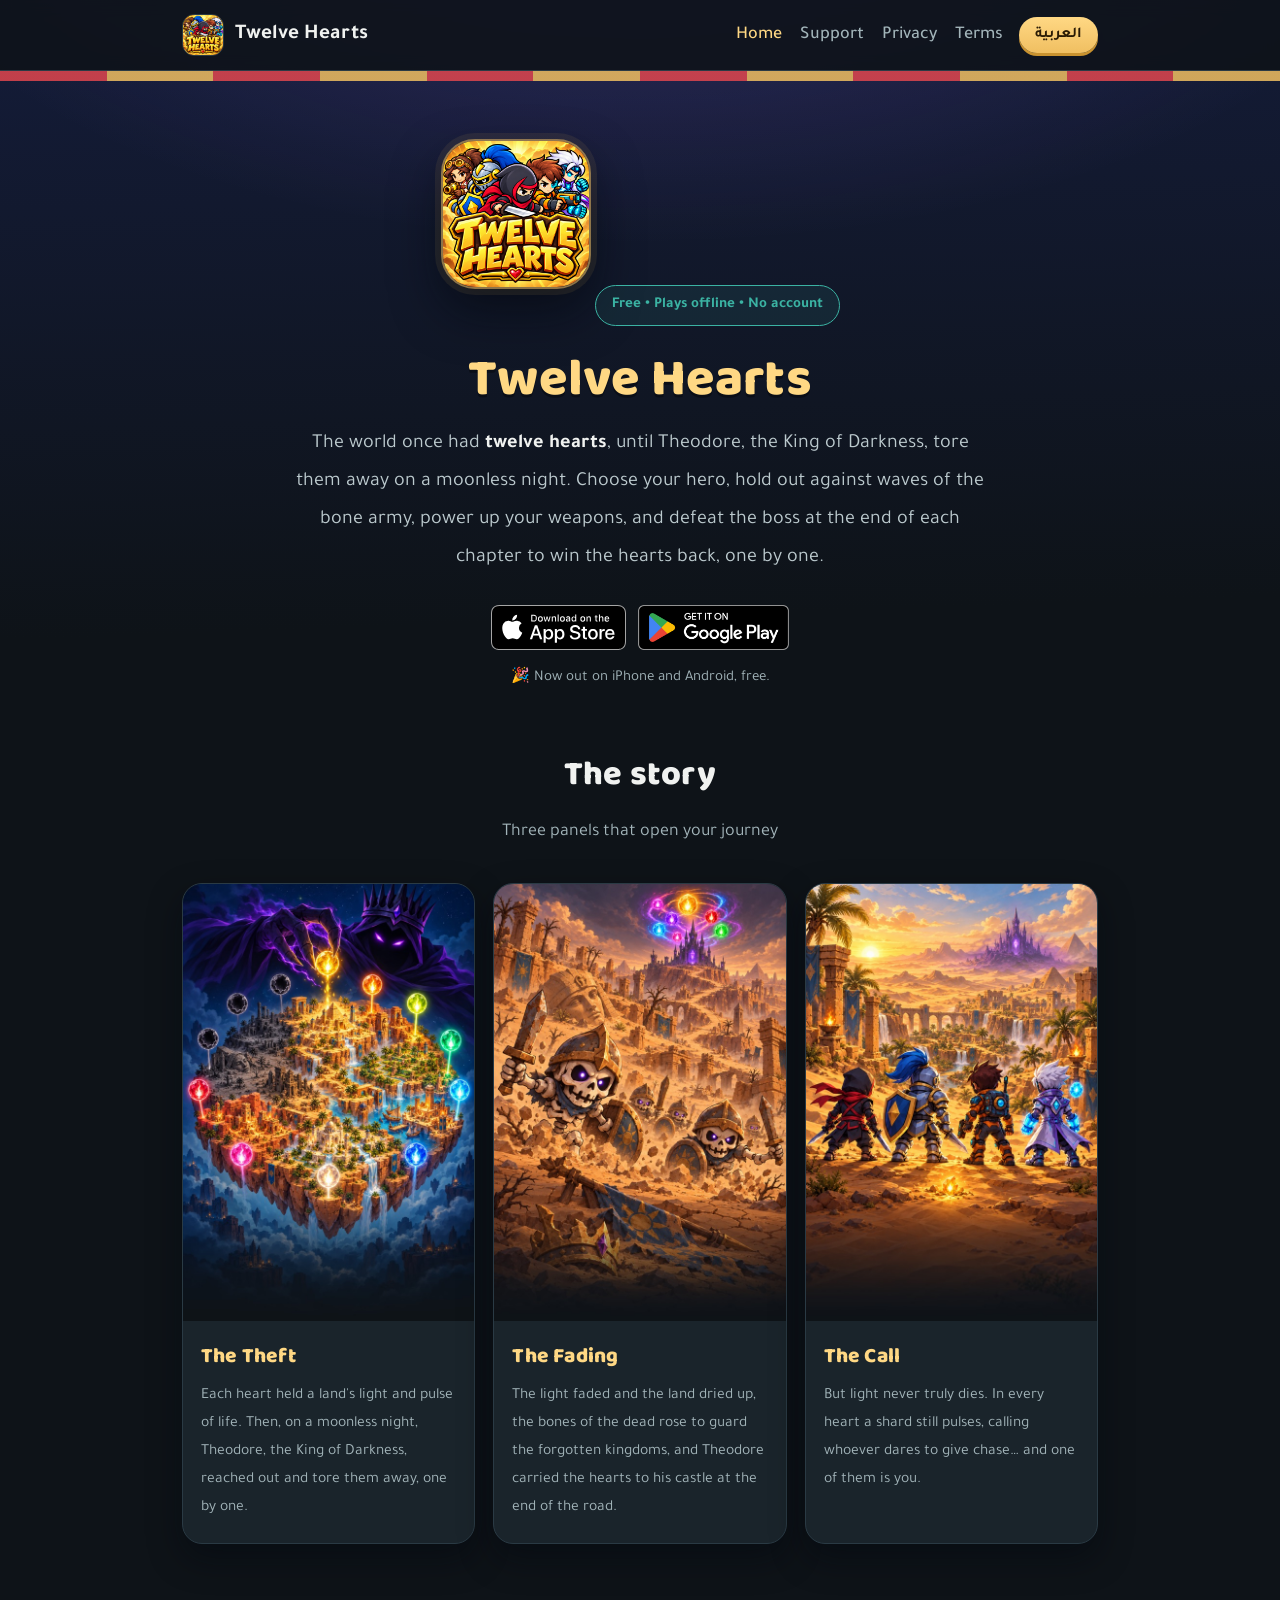
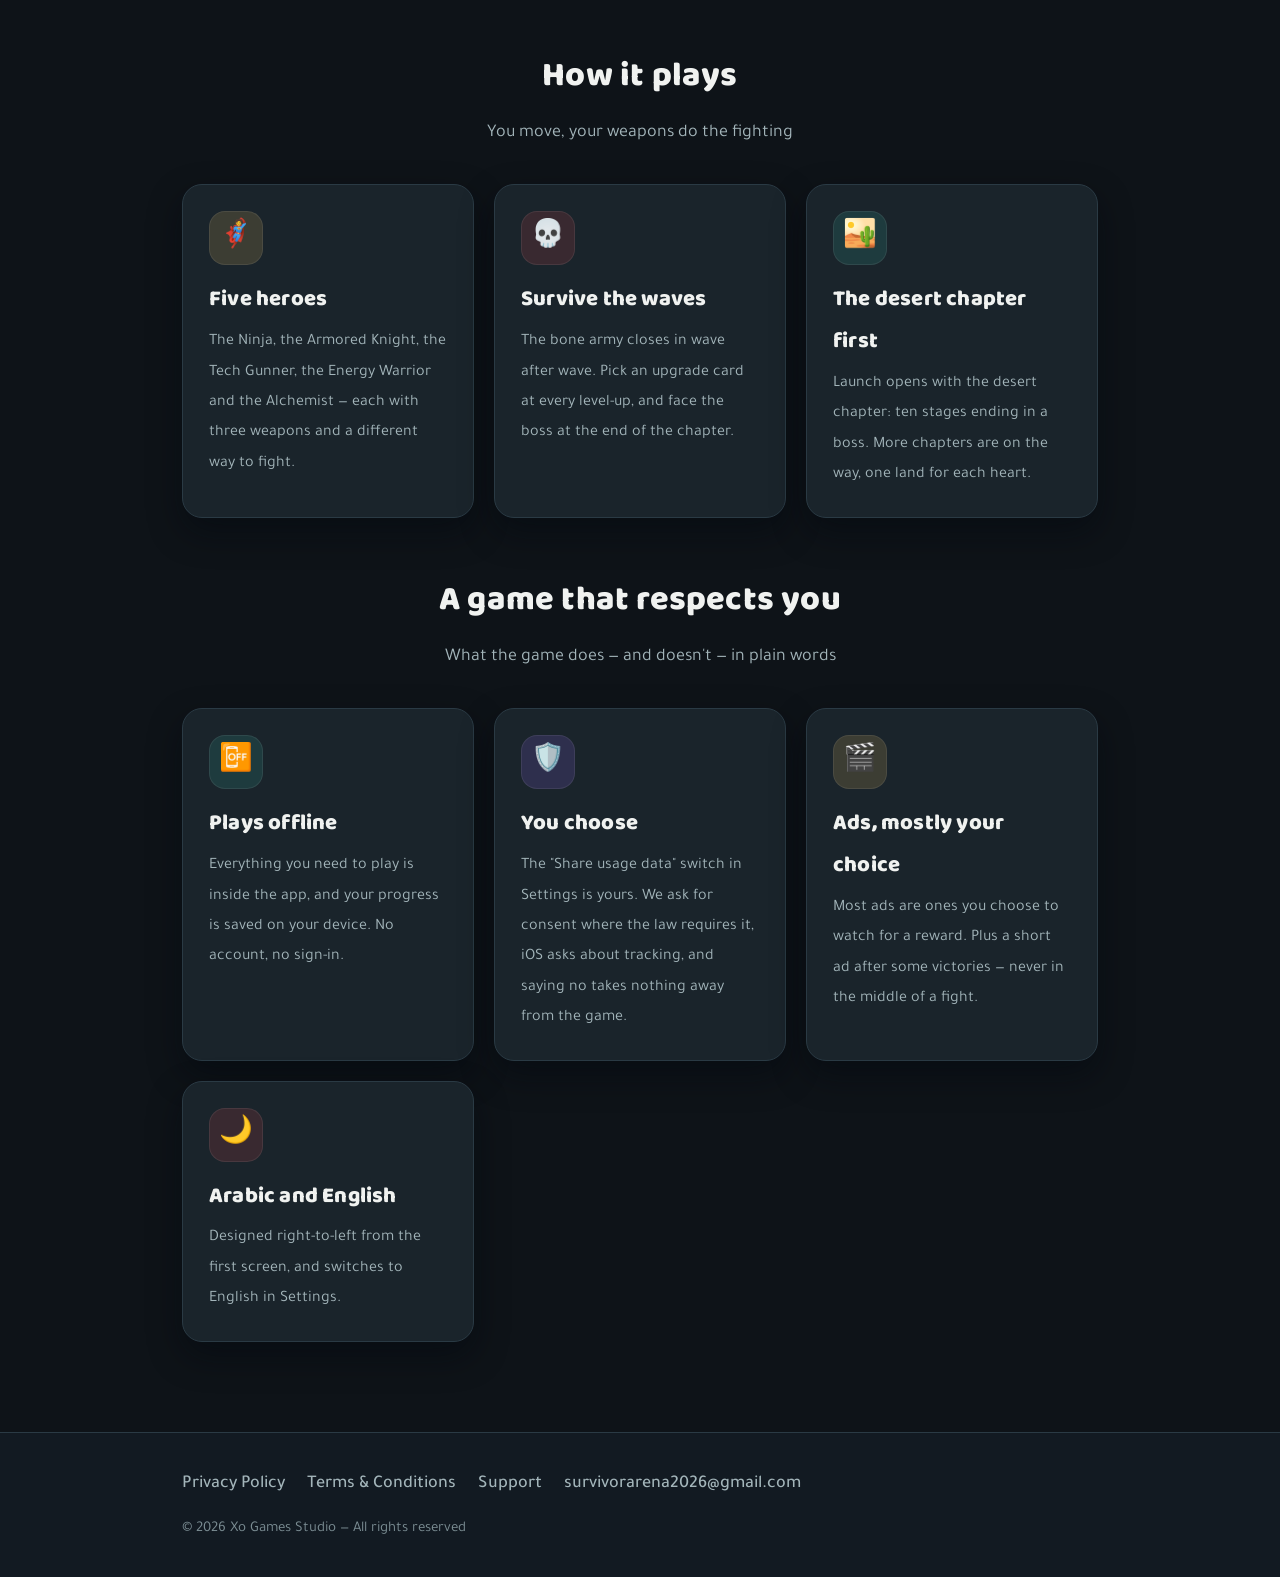
==== commit 9e9caac0: "Twelve Hearts page: equal-height store badges" ====
--- a/twelve-hearts/index.html
+++ b/twelve-hearts/index.html
@@ -12,7 +12,7 @@
 <link rel="preconnect" href="https://fonts.googleapis.com">
 <link rel="preconnect" href="https://fonts.gstatic.com" crossorigin>
 <link href="https://fonts.googleapis.com/css2?family=Baloo+2:wght@600;800&family=Lalezar&family=Tajawal:wght@400;500;700&display=swap" rel="stylesheet">
-<link rel="stylesheet" href="style.css">
+<link rel="stylesheet" href="style.css?v=4">
 <script src="lang.js"></script>
 </head>
 <body>
@@ -43,8 +43,8 @@
         <img class="store-badge en" src="../store-badges/app-store-en.svg" width="135" height="45" alt="Download on the App Store">
       </a>
       <a class="badge-link" href="https://play.google.com/store/apps/details?id=com.Xogamesstudio.Twelvehearts" target="_blank" rel="noopener">
-        <img class="store-badge ar" src="../store-badges/google-play-ar.png" width="173" height="67" alt="حمّل التطبيق من Google Play">
-        <img class="store-badge en" src="../store-badges/google-play-en.png" width="173" height="67" alt="Get it on Google Play">
+        <img class="store-badge ar" src="../store-badges/google-play-ar.png?v=2" width="151" height="45" alt="حمّل التطبيق من Google Play">
+        <img class="store-badge en" src="../store-badges/google-play-en.png?v=2" width="151" height="45" alt="Get it on Google Play">
       </a>
     </div>
     <p class="soon-note"><span class="ar">🎉 نُشرت اللعبة الآن على iPhone وأندرويد، مجاناً.</span><span class="en">🎉 Now out on iPhone and Android, free.</span></p>
--- a/twelve-hearts/style.css
+++ b/twelve-hearts/style.css
@@ -157,7 +157,7 @@
 html[data-lang="en"] .ar{display:none !important}
 
 /* ── Official store badges (same set as the other games' pages) ── */
-.stores{align-items:center;column-gap:4px}
+.stores{align-items:center;gap:12px}
 .badge-link{display:inline-block;line-height:0;transition:transform .2s}
 .badge-link:hover{transform:translateY(-2px)}
-.store-badge{display:block;width:auto}
+.store-badge{display:block;width:auto;height:45px}
